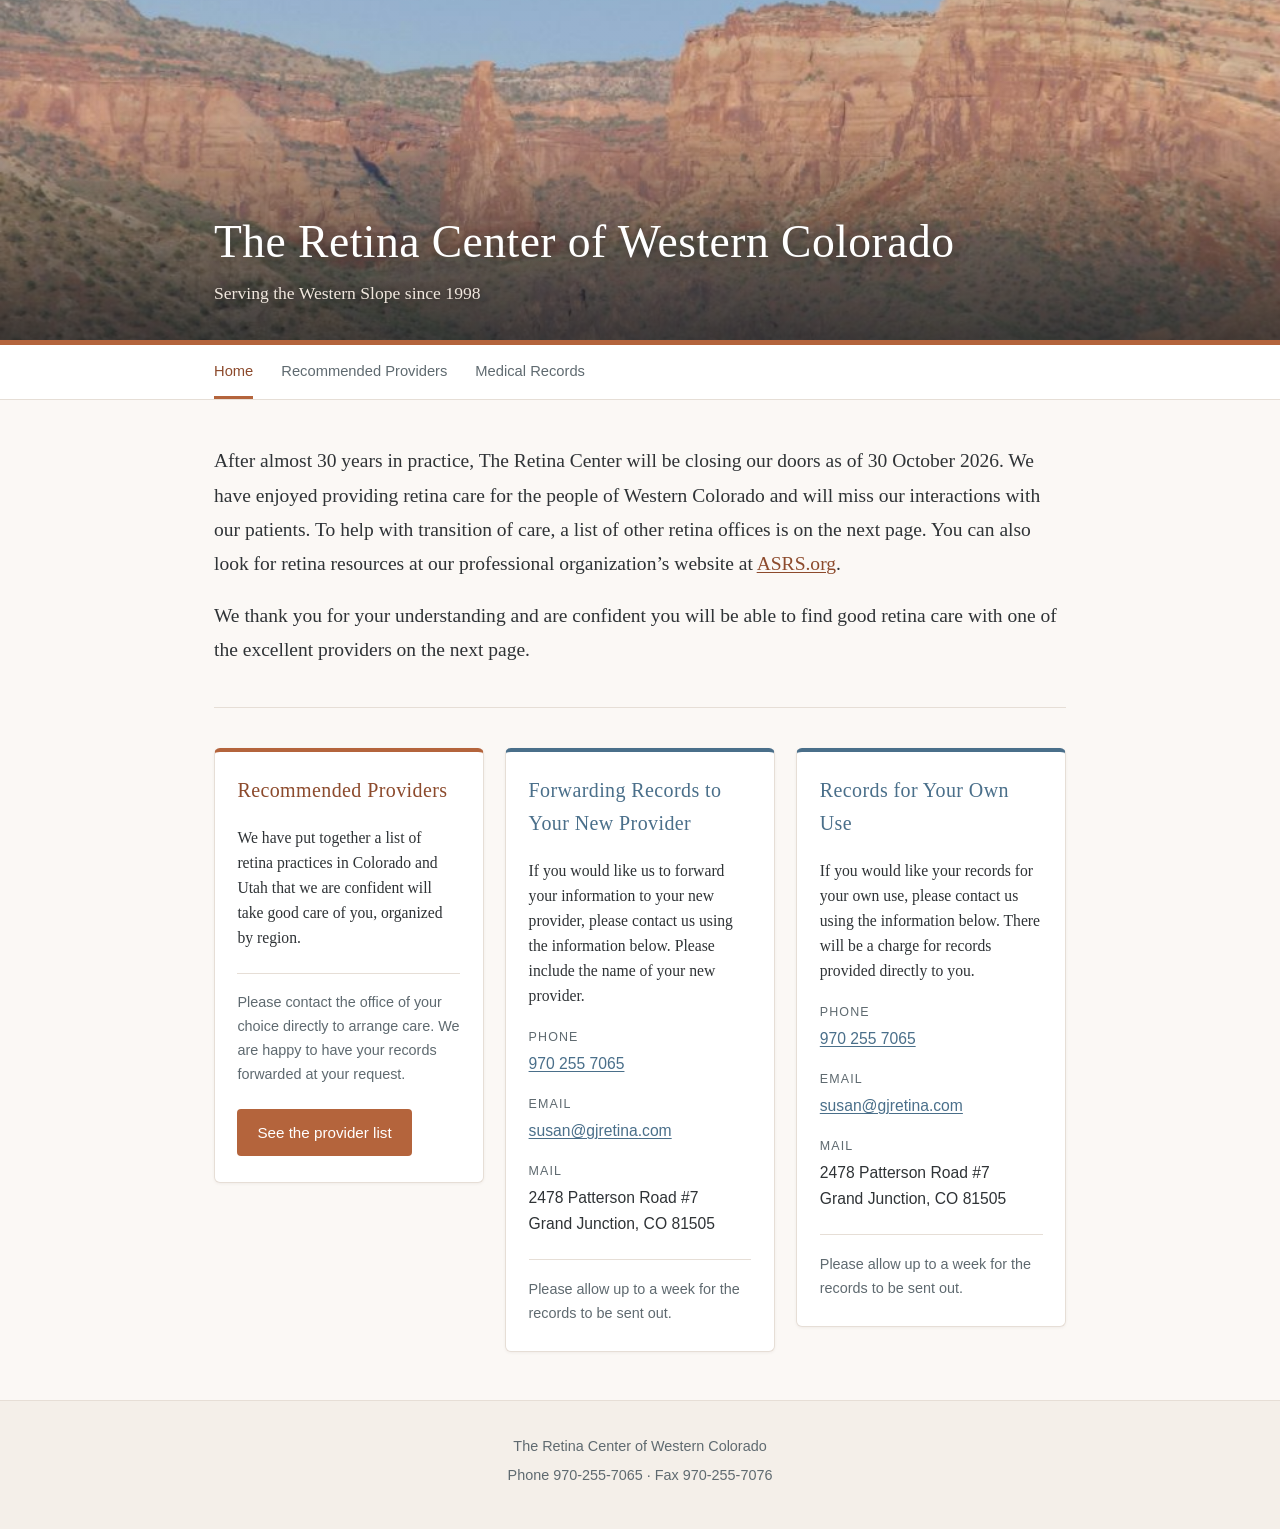
==== index.html @ def9f886 "Create static site for retina center" ====
<!DOCTYPE html>
<html lang="en">
<head>
<meta charset="utf-8">
<meta name="viewport" content="width=device-width, initial-scale=1">
<title>The Retina Center of Western Colorado</title>
<meta name="description" content="The Retina Center of Western Colorado is closing. Information on recommended providers and obtaining your medical records.">
<link rel="icon" href="assets/favicon.png" sizes="192x192">
<link rel="stylesheet" href="assets/site.css">
</head>
<body>

<header class="banner" role="banner">
  <div class="banner-inner">
    <h1>The Retina Center of Western Colorado</h1>
    <p>Serving the Western Slope since 1998</p>
  </div>
</header>

<nav class="site-nav" aria-label="Main">
  <ul>
    <li><a href="index.html" aria-current="page">Home</a></li>
    <li><a href="providers.html">Recommended Providers</a></li>
    <li><a href="#records">Medical Records</a></li>
  </ul>
</nav>

<main>

  <div class="message">
    <p>After almost 30 years in practice, The Retina Center will be closing our doors as of 30 October 2026. We have enjoyed providing retina care for the people of Western Colorado and will miss our interactions with our patients. To help with transition of care, a list of other retina offices is on the next page. You can also look for retina resources at our professional organization&rsquo;s website at <a href="https://www.asrs.org">ASRS.org</a>.</p>
    <p>We thank you for your understanding and are confident you will be able to find good retina care with one of the excellent providers on the next page.</p>
  </div>

  <hr class="rule">

  <div class="cards">

    <section class="card" aria-labelledby="providers-heading">
      <h2 id="providers-heading">Recommended Providers</h2>
      <p>We have put together a list of retina practices in Colorado and Utah that we are confident will take good care of you, organized by region.</p>
      <p class="note">Please contact the office of your choice directly to arrange care. We are happy to have your records forwarded at your request.</p>
      <a class="button" href="providers.html">See the provider list</a>
    </section>

    <section class="card records" id="records" aria-labelledby="forward-heading">
      <h2 id="forward-heading">Forwarding Records to Your New Provider</h2>
      <p>If you would like us to forward your information to your new provider, please contact us using the information below. Please include the name of your new provider.</p>
      <dl class="contact">
        <dt>Phone</dt>
        <dd><a href="tel:+19702557065">970 255 7065</a></dd>

        <dt>Email</dt>
        <dd><a href="mailto:susan@gjretina.com">susan@gjretina.com</a></dd>

        <dt>Mail</dt>
        <dd>
          2478 Patterson Road #7<br>
          Grand Junction, CO 81505
        </dd>
      </dl>
      <p class="note">Please allow up to a week for the records to be sent out.</p>
    </section>

    <section class="card records" aria-labelledby="own-records-heading">
      <h2 id="own-records-heading">Records for Your Own Use</h2>
      <p>If you would like your records for your own use, please contact us using the information below. There will be a charge for records provided directly to you.</p>
      <dl class="contact">
        <dt>Phone</dt>
        <dd><a href="tel:+19702557065">970 255 7065</a></dd>

        <dt>Email</dt>
        <dd><a href="mailto:susan@gjretina.com">susan@gjretina.com</a></dd>

        <dt>Mail</dt>
        <dd>
          2478 Patterson Road #7<br>
          Grand Junction, CO 81505
        </dd>
      </dl>
      <p class="note">Please allow up to a week for the records to be sent out.</p>
    </section>

  </div>

</main>

<footer>
  <div class="footer-inner">
    <p>The Retina Center of Western Colorado</p>
    <p>Phone 970-255-7065 &middot; Fax 970-255-7076</p>
  </div>
</footer>

</body>
</html>
---- assets/site.css ----
:root {
  --sandstone: #b4643c;
  --sandstone-dark: #8c4a2c;
  --sky: #4a6f8a;
  --ink: #2f3336;
  --muted: #5f6a70;
  --paper: #fbf8f5;
  --card: #ffffff;
  --line: #e6ded6;
  --sans: -apple-system, BlinkMacSystemFont, "Segoe UI", Helvetica, Arial, sans-serif;
}

* { box-sizing: border-box; }

html { -webkit-text-size-adjust: 100%; scroll-behavior: smooth; }

body {
  margin: 0;
  background: var(--paper);
  color: var(--ink);
  font-family: Georgia, "Iowan Old Style", "Times New Roman", serif;
  font-size: 18px;
  line-height: 1.65;
}

/* ---------- Banner ---------- */

.banner {
  position: relative;
  min-height: 340px;
  display: flex;
  align-items: flex-end;
  background-image: url("banner.jpg");
  background-size: cover;
  background-position: center 60%;
}

.banner.compact { min-height: 210px; }

.banner::after {
  content: "";
  position: absolute;
  inset: 0;
  background: linear-gradient(to bottom, rgba(20, 26, 32, 0.05) 35%, rgba(20, 26, 32, 0.72) 100%);
}

.banner-inner {
  position: relative;
  z-index: 1;
  width: 100%;
  max-width: 900px;
  margin: 0 auto;
  padding: 2.75rem 1.5rem 2rem;
  color: #fff;
}

.banner h1 {
  margin: 0;
  font-size: clamp(1.7rem, 4.6vw, 2.85rem);
  font-weight: normal;
  letter-spacing: 0.01em;
  line-height: 1.2;
  text-shadow: 0 2px 14px rgba(0, 0, 0, 0.55);
}

.banner.compact h1 { font-size: clamp(1.4rem, 3.6vw, 2rem); }

.banner h1 a {
  color: inherit;
  text-decoration: none;
}

.banner p {
  margin: 0.6rem 0 0;
  font-size: clamp(0.95rem, 2.2vw, 1.1rem);
  color: #f0e7de;
  text-shadow: 0 1px 10px rgba(0, 0, 0, 0.6);
}

/* ---------- Nav ---------- */

.site-nav {
  background: #fff;
  border-top: 5px solid var(--sandstone);
  border-bottom: 1px solid var(--line);
}

.site-nav ul {
  max-width: 900px;
  margin: 0 auto;
  padding: 0 1.5rem;
  list-style: none;
  display: flex;
  flex-wrap: wrap;
  gap: 0.25rem 1.75rem;
  font-family: var(--sans);
  font-size: 0.92rem;
}

.site-nav a {
  display: inline-block;
  padding: 0.85rem 0;
  color: var(--muted);
  text-decoration: none;
  border-bottom: 3px solid transparent;
}

.site-nav a:hover { color: var(--sandstone-dark); }

.site-nav a[aria-current="page"] {
  color: var(--sandstone-dark);
  border-bottom-color: var(--sandstone);
}

/* ---------- Layout ---------- */

main {
  max-width: 900px;
  margin: 0 auto;
  padding: 0 1.5rem 3rem;
}

.message {
  margin: 2.75rem 0 2.5rem;
  font-size: clamp(1.05rem, 2.4vw, 1.22rem);
  line-height: 1.75;
}

.message p { margin: 0 0 1.1rem; }

.message p:last-child { margin-bottom: 0; }

.rule {
  border: 0;
  height: 1px;
  background: var(--line);
  margin: 2.5rem 0;
}

/* ---------- Cards ---------- */

.cards {
  display: grid;
  grid-template-columns: repeat(auto-fit, minmax(240px, 1fr));
  gap: 1.35rem;
  align-items: start;
}

.card {
  background: var(--card);
  border: 1px solid var(--line);
  border-top: 4px solid var(--sandstone);
  border-radius: 6px;
  padding: 1.4rem 1.4rem 1.6rem;
  box-shadow: 0 1px 3px rgba(60, 45, 35, 0.06);
}

.card p:not(.note) {
  margin: 0 0 1.15rem;
  font-size: 0.98rem;
  line-height: 1.6;
}

.card.records { border-top-color: var(--sky); }

.card h2 {
  margin: 0 0 1.1rem;
  font-size: 1.25rem;
  font-weight: normal;
  letter-spacing: 0.02em;
  color: var(--sandstone-dark);
}

.card.records h2 { color: var(--sky); }

/* ---------- Providers ---------- */

.providers {
  list-style: none;
  margin: 0;
  padding: 0;
}

.providers li {
  padding: 0.9rem 0;
  border-top: 1px solid var(--line);
}

.providers li:first-child {
  padding-top: 0;
  border-top: 0;
}

.providers .name {
  display: block;
  font-size: 1.05rem;
}

.providers .detail,
.contact .detail {
  display: block;
  font-family: var(--sans);
  font-size: 0.92rem;
  color: var(--muted);
  line-height: 1.55;
}

/* Directory page: regions, then cities, then a grid of practices */

.provider-region {
  margin: 0 0 2.5rem;
}

.provider-region h2 {
  margin: 0 0 1.5rem;
  padding-bottom: 0.5rem;
  border-bottom: 2px solid var(--sandstone);
  font-size: 1.45rem;
  font-weight: normal;
  letter-spacing: 0.02em;
  color: var(--sandstone-dark);
}

.city-group {
  margin: 0 0 2rem;
}

.city-group h3 {
  margin: 0 0 0.3rem;
  font-family: var(--sans);
  font-size: 0.82rem;
  font-weight: 600;
  letter-spacing: 0.12em;
  text-transform: uppercase;
  color: var(--sky);
}

.group-note {
  margin: 0 0 0.85rem;
  font-family: var(--sans);
  font-size: 0.88rem;
  color: var(--muted);
}

.city-group h3 + .provider-grid { margin-top: 0.85rem; }

.entry-note {
  margin-top: 0.4rem;
  font-style: italic;
}

.provider-grid {
  list-style: none;
  margin: 0;
  padding: 0;
  display: grid;
  grid-template-columns: repeat(auto-fill, minmax(260px, 1fr));
  gap: 1rem;
}

.provider-grid li {
  background: var(--card);
  border: 1px solid var(--line);
  border-left: 3px solid var(--sandstone);
  border-radius: 5px;
  padding: 1.05rem 1.15rem 1.15rem;
}

.provider-grid .name {
  display: block;
  font-size: 1.05rem;
  line-height: 1.35;
  margin-bottom: 0.3rem;
}

.provider-grid .detail {
  display: block;
  font-family: var(--sans);
  font-size: 0.9rem;
  color: var(--muted);
  line-height: 1.55;
}

.provider-grid .detail a { color: var(--sandstone-dark); }

/* ---------- Contact list ---------- */

.contact {
  margin: 0;
  font-family: var(--sans);
  font-size: 0.98rem;
}

.contact dt {
  font-size: 0.78rem;
  letter-spacing: 0.09em;
  text-transform: uppercase;
  color: var(--muted);
  margin-top: 1.1rem;
}

.contact dt:first-child { margin-top: 0; }

.contact dd { margin: 0.2rem 0 0; }

/* ---------- Bits ---------- */

.note {
  margin: 1.4rem 0 0;
  padding-top: 1.1rem;
  border-top: 1px solid var(--line);
  font-family: var(--sans);
  font-size: 0.9rem;
  color: var(--muted);
}

.button {
  display: inline-block;
  margin-top: 1.4rem;
  padding: 0.7rem 1.25rem;
  background: var(--sandstone);
  color: #fff;
  font-family: var(--sans);
  font-size: 0.95rem;
  text-decoration: none;
  border-radius: 4px;
}

.button:hover {
  background: var(--sandstone-dark);
  color: #fff;
}

a {
  color: var(--sandstone-dark);
  text-decoration-thickness: 1px;
  text-underline-offset: 2px;
}

a:hover { color: var(--sandstone); }

.card.records a { color: var(--sky); }

/* ---------- Footer ---------- */

footer {
  border-top: 1px solid var(--line);
  background: #f4efe9;
}

.footer-inner {
  max-width: 900px;
  margin: 0 auto;
  padding: 1.75rem 1.5rem 2.25rem;
  font-family: var(--sans);
  font-size: 0.9rem;
  color: var(--muted);
  text-align: center;
}

.footer-inner p { margin: 0.35rem 0; }

@media (max-width: 600px) {
  body { font-size: 17px; }
  .banner { min-height: 260px; }
  .banner.compact { min-height: 180px; }
}
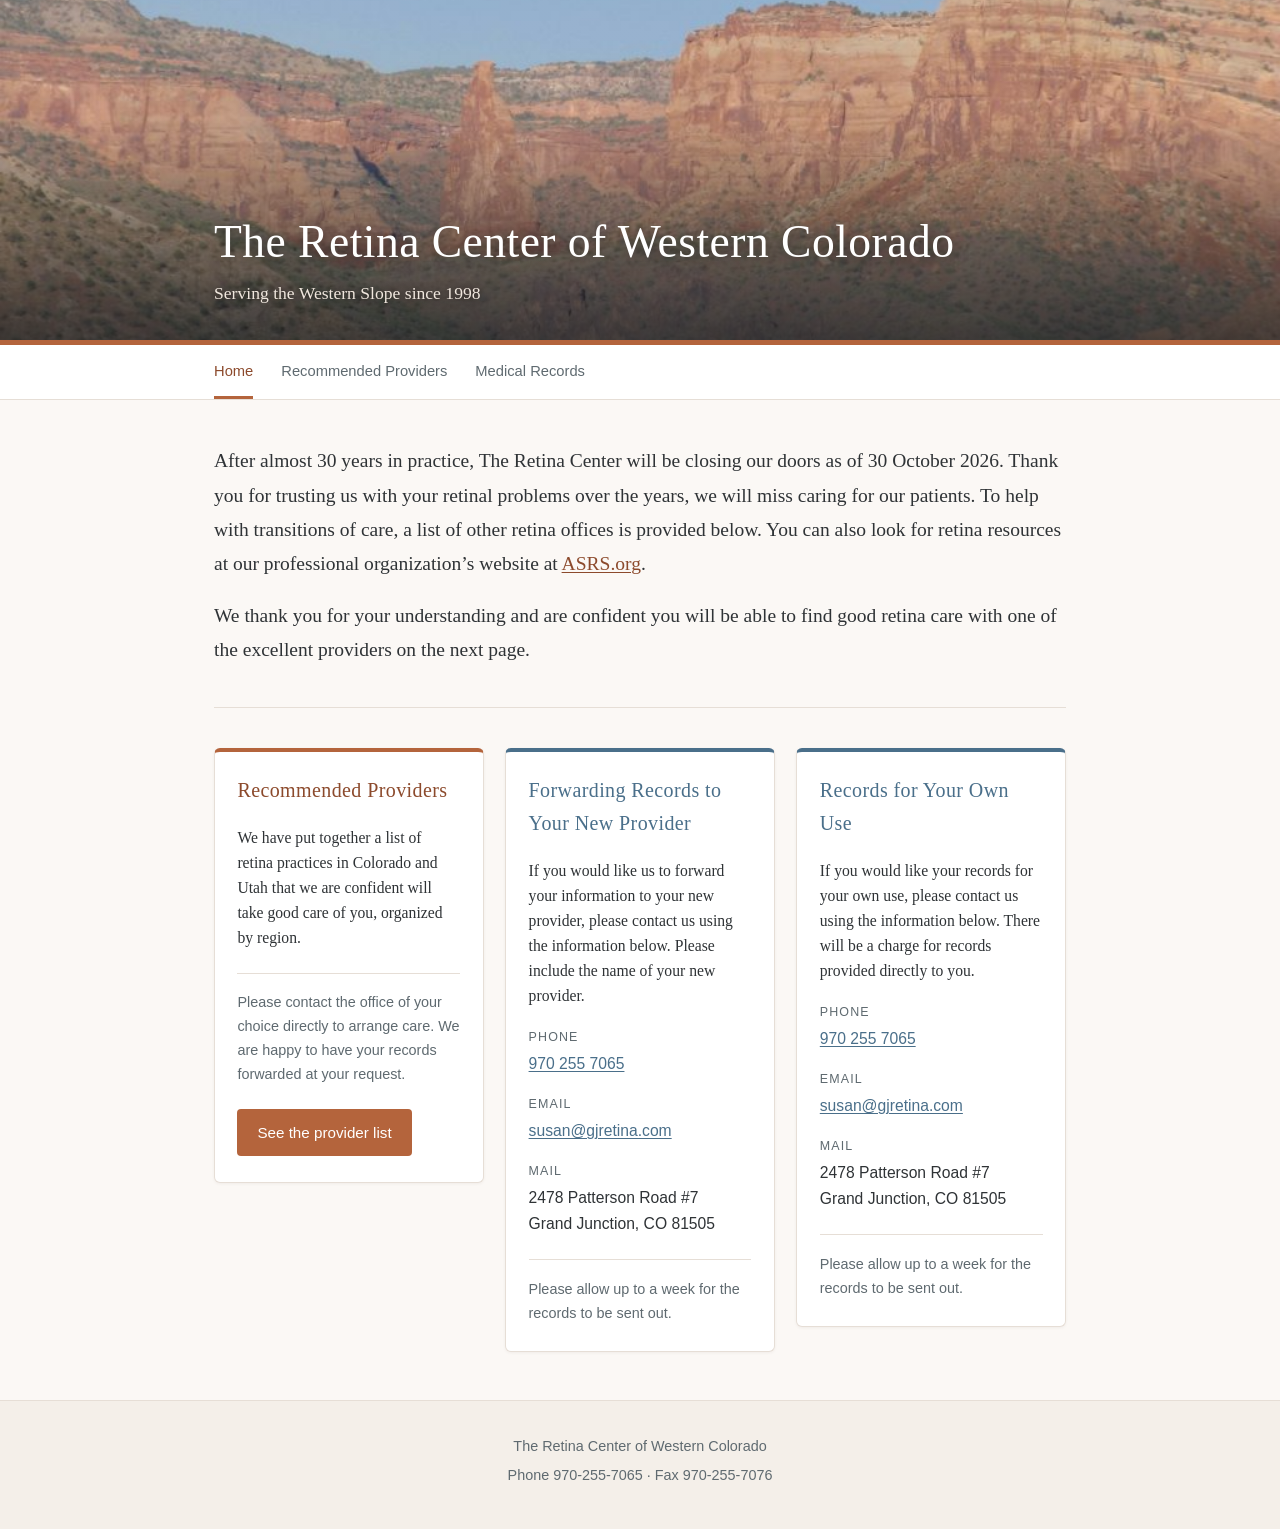
==== commit 1d9af156: "Wording from Dr. Pollard" ====
--- a/index.html
+++ b/index.html
@@ -28,7 +28,8 @@
 <main>
 
   <div class="message">
-    <p>After almost 30 years in practice, The Retina Center will be closing our doors as of 30 October 2026. We have enjoyed providing retina care for the people of Western Colorado and will miss our interactions with our patients. To help with transition of care, a list of other retina offices is on the next page. You can also look for retina resources at our professional organization&rsquo;s website at <a href="https://www.asrs.org">ASRS.org</a>.</p>
+    <p>After almost 30 years in practice, The Retina Center will be closing our doors as of 30 October 2026.  Thank you for trusting us with your retinal problems over the years, we will miss caring for our patients.  
+To help with transitions of care, a list of other retina offices is provided below.  You can also look for retina resources at our professional organization&rsquo;s website at <a href="https://www.asrs.org">ASRS.org</a>.</p>
     <p>We thank you for your understanding and are confident you will be able to find good retina care with one of the excellent providers on the next page.</p>
   </div>
 
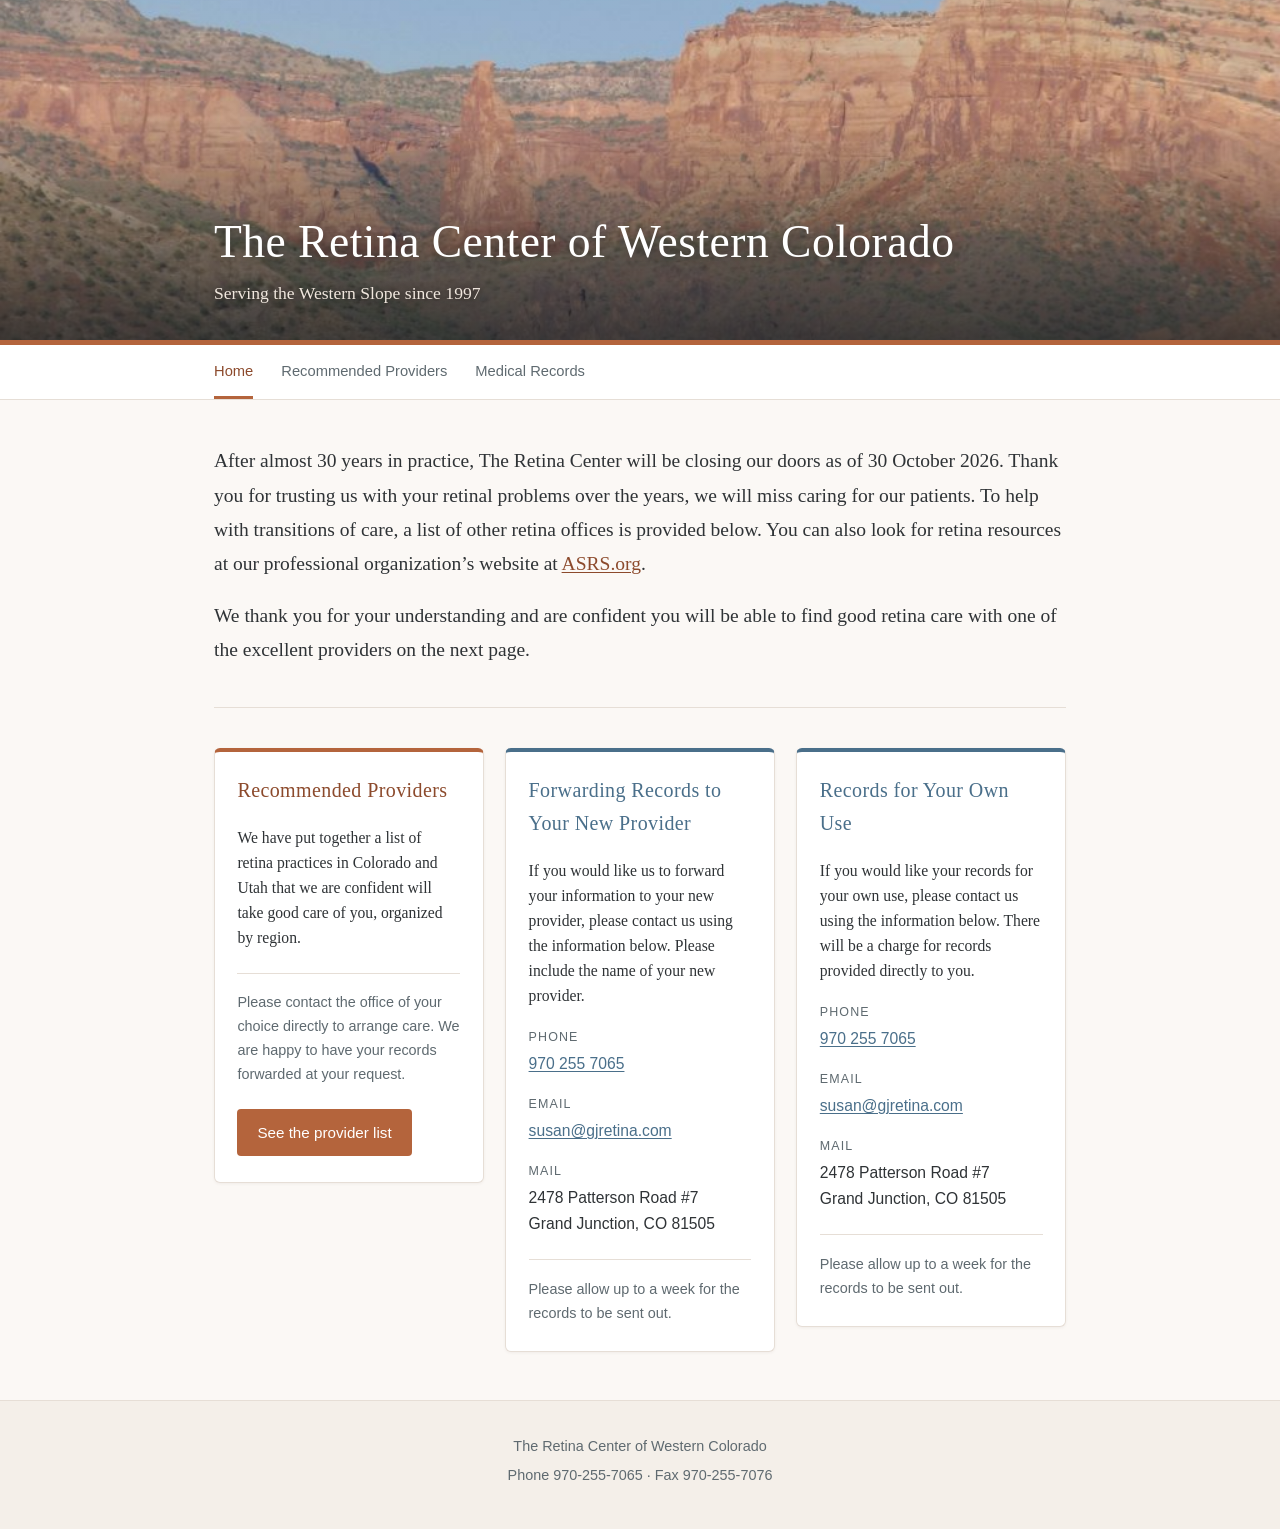
==== commit 37da0a96: "Update year" ====
--- a/index.html
+++ b/index.html
@@ -13,7 +13,7 @@
 <header class="banner" role="banner">
   <div class="banner-inner">
     <h1>The Retina Center of Western Colorado</h1>
-    <p>Serving the Western Slope since 1998</p>
+    <p>Serving the Western Slope since 1997</p>
   </div>
 </header>
 
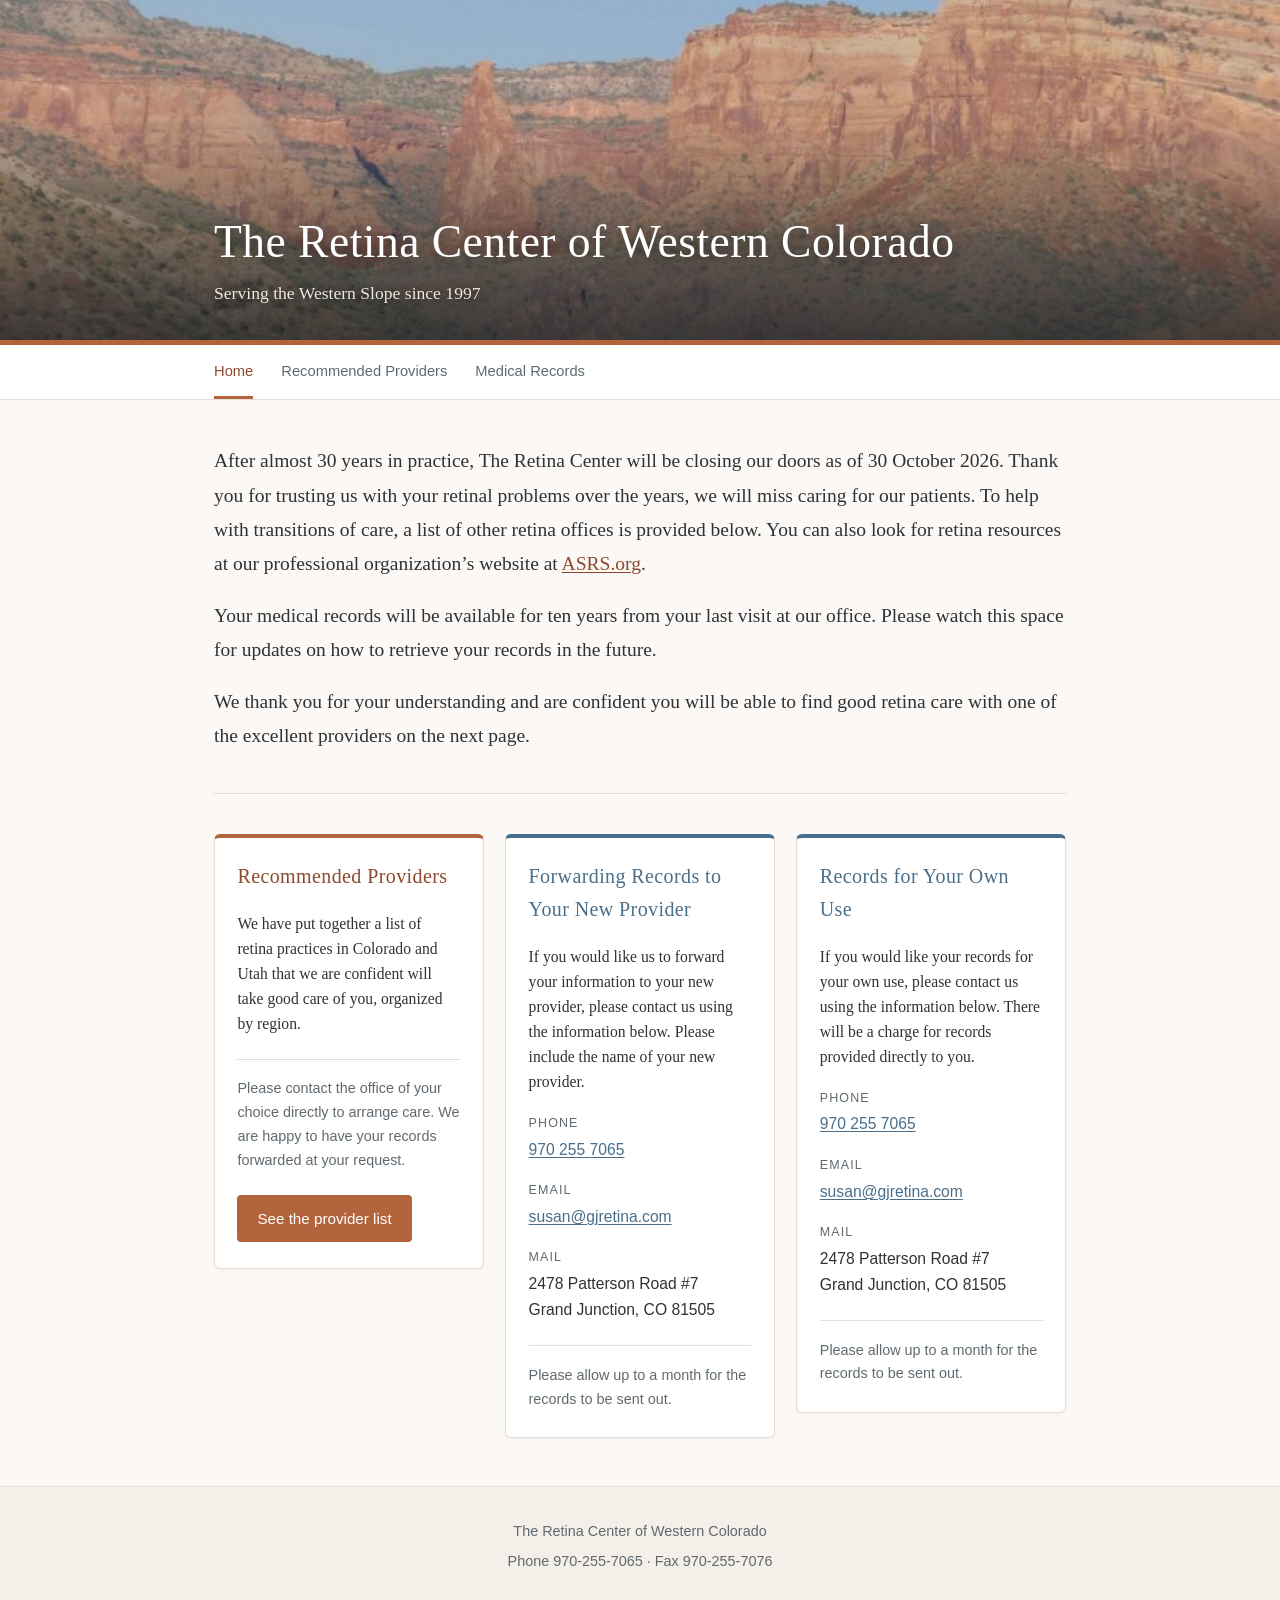
==== commit 12a6e12f: "Changes from susan" ====
--- a/index.html
+++ b/index.html
@@ -30,6 +30,7 @@
   <div class="message">
     <p>After almost 30 years in practice, The Retina Center will be closing our doors as of 30 October 2026.  Thank you for trusting us with your retinal problems over the years, we will miss caring for our patients.  
 To help with transitions of care, a list of other retina offices is provided below.  You can also look for retina resources at our professional organization&rsquo;s website at <a href="https://www.asrs.org">ASRS.org</a>.</p>
+    <p>Your medical records will be available for ten years from your last visit at our office.  Please watch this space for updates on how to retrieve your records in the future.</p>
     <p>We thank you for your understanding and are confident you will be able to find good retina care with one of the excellent providers on the next page.</p>
   </div>
 
@@ -60,7 +61,7 @@
           Grand Junction, CO 81505
         </dd>
       </dl>
-      <p class="note">Please allow up to a week for the records to be sent out.</p>
+      <p class="note">Please allow up to a month for the records to be sent out.</p>
     </section>
 
     <section class="card records" aria-labelledby="own-records-heading">
@@ -79,7 +80,7 @@
           Grand Junction, CO 81505
         </dd>
       </dl>
-      <p class="note">Please allow up to a week for the records to be sent out.</p>
+      <p class="note">Please allow up to a month for the records to be sent out.</p>
     </section>
 
   </div>
